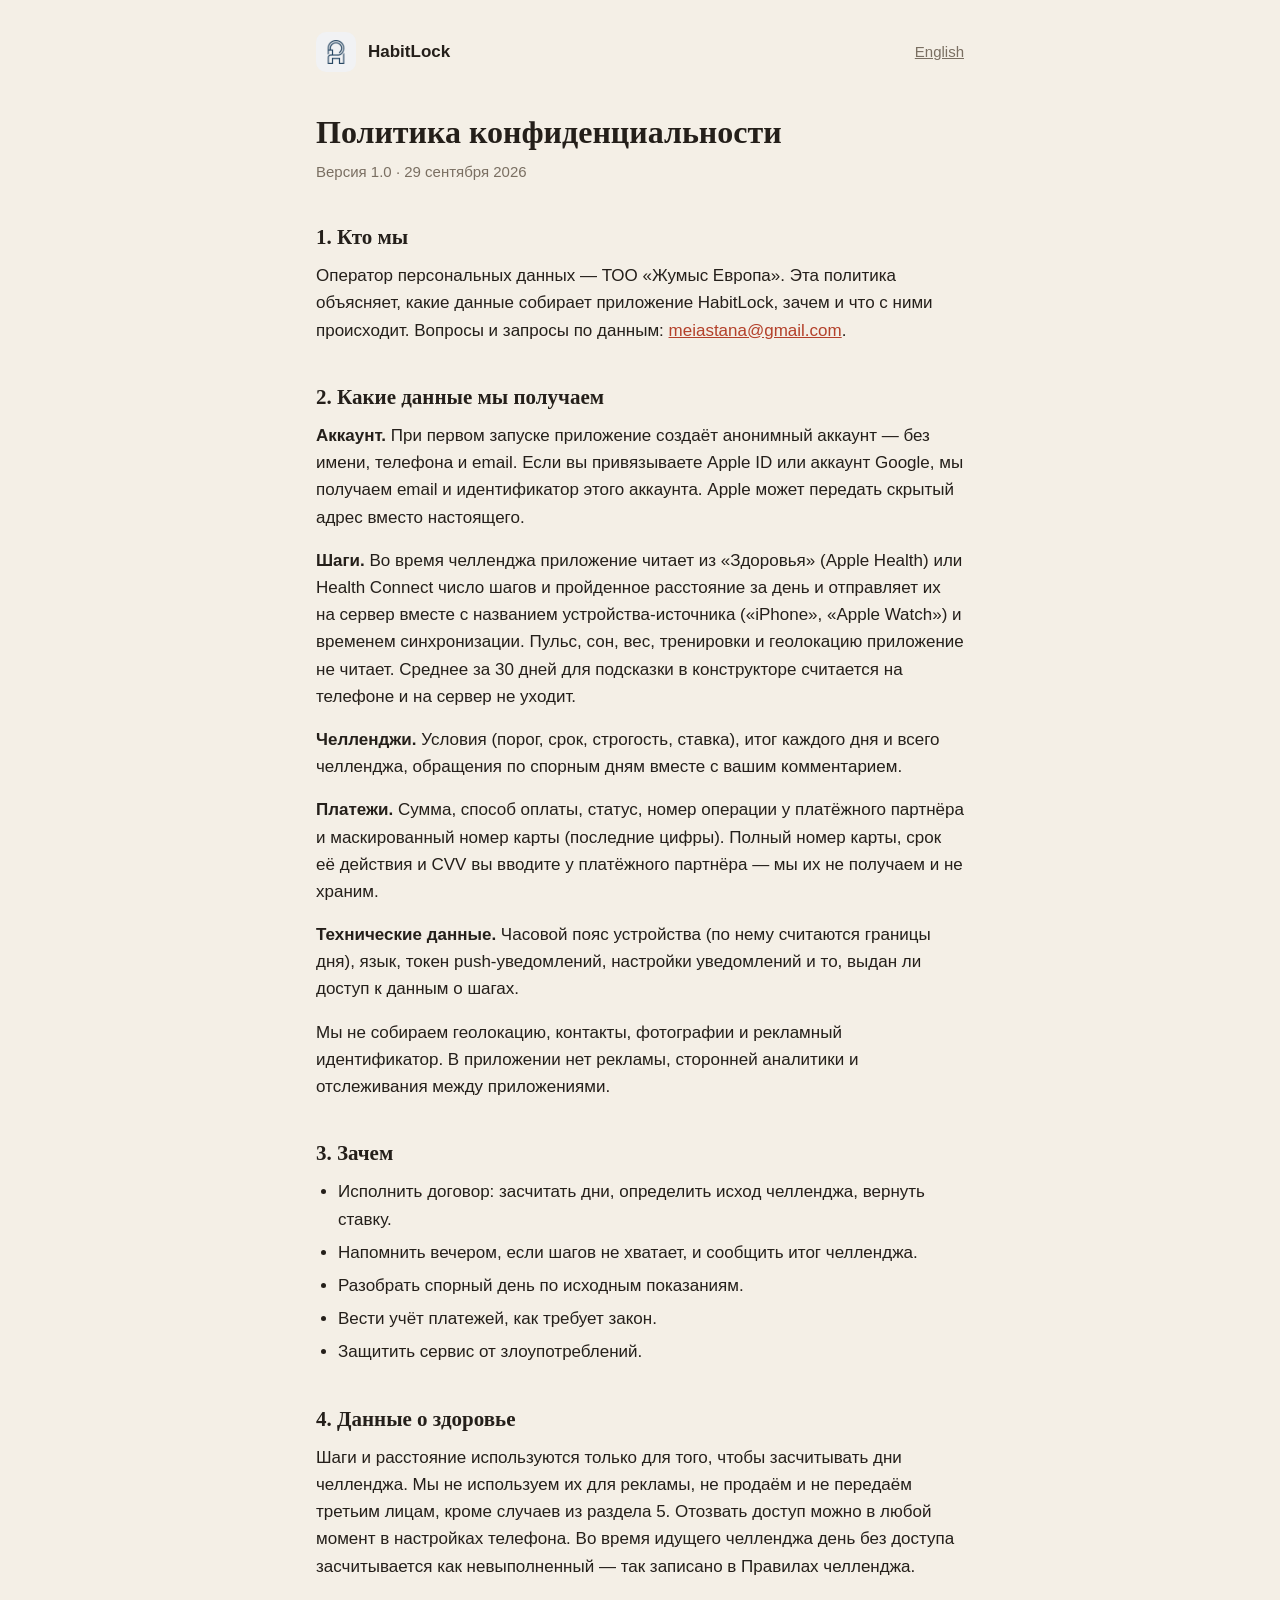
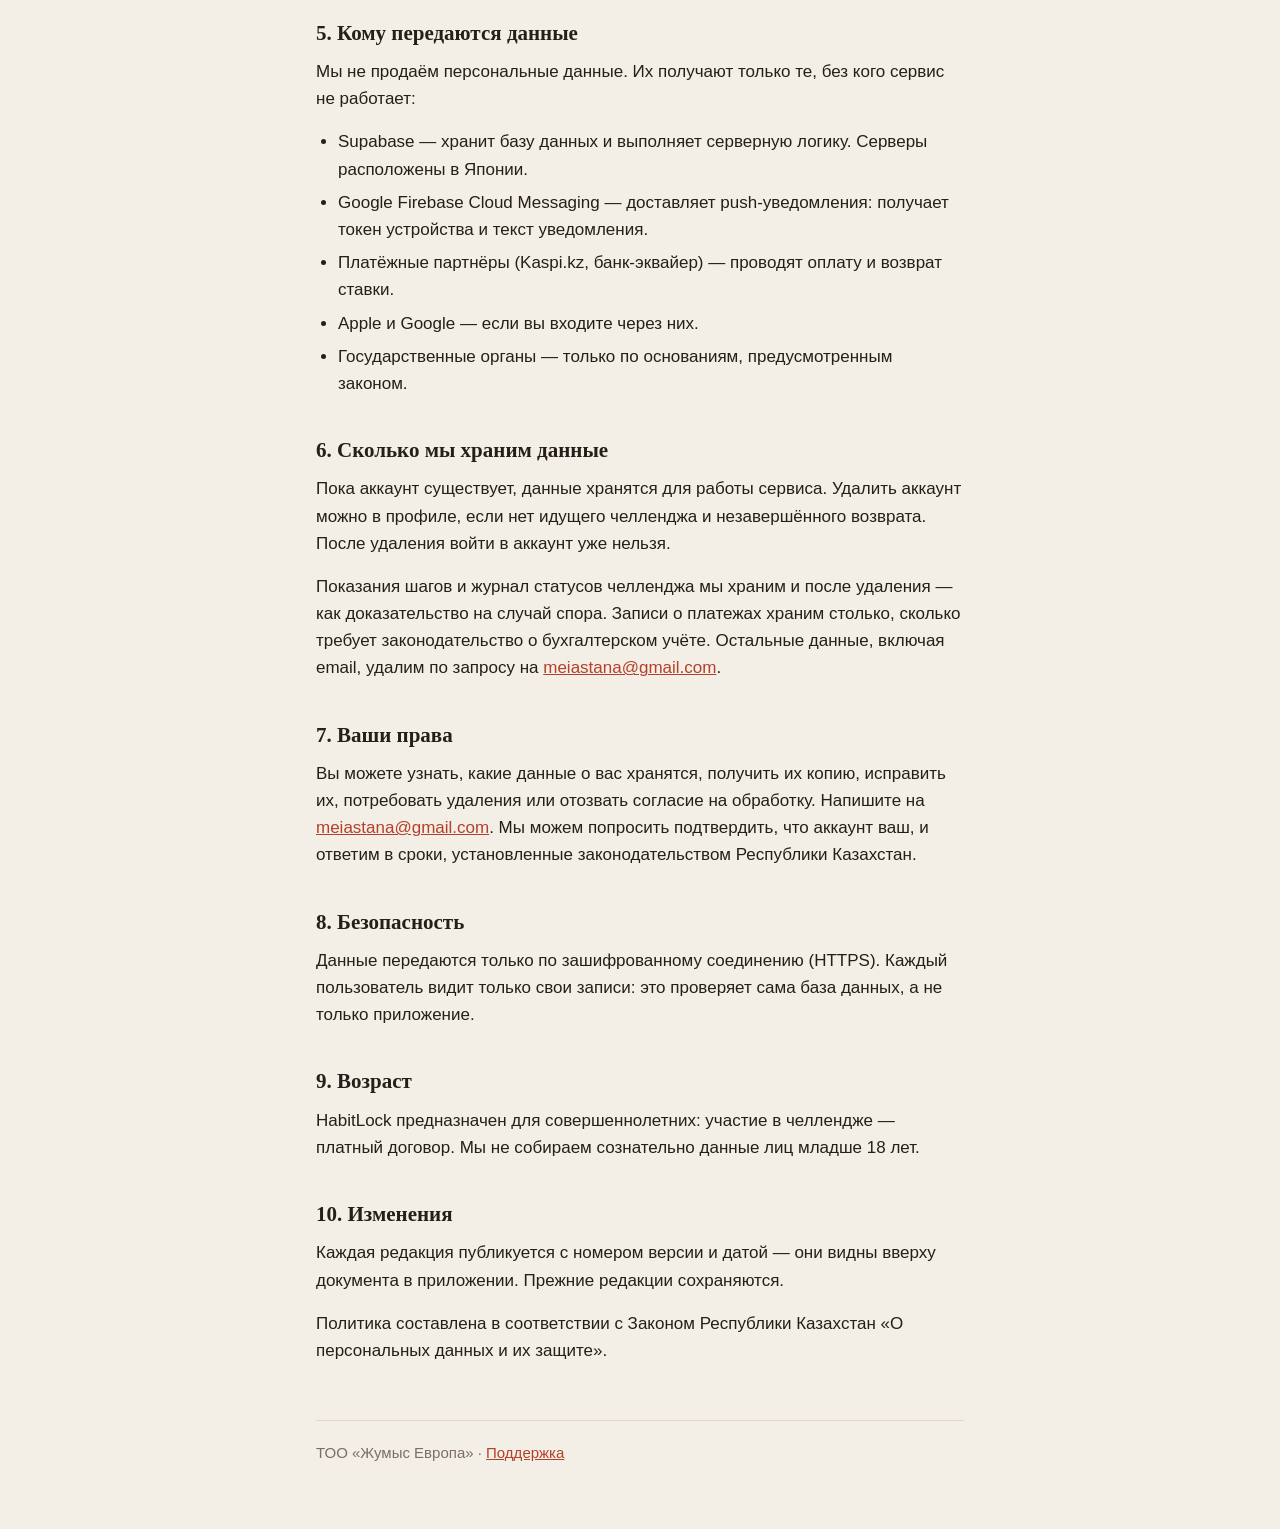
==== privacy/index.html @ 79a53b94 "Support page and privacy policy 1.0 Published from site/ of the app repository.  Co-Authored-By: Cla" ====
<!doctype html>
<html lang="ru">
<head>
  <meta charset="utf-8">
  <meta name="viewport" content="width=device-width, initial-scale=1">
  <title>Политика конфиденциальности — HabitLock</title>
  <link rel="icon" href="../icon.png">
  <link rel="stylesheet" href="../style.css">
</head>
<body>
<main>
  <header>
    <a class="brand" href="../"><img src="../icon.png" alt="">HabitLock</a>
    <a class="lang" href="../en/privacy/" hreflang="en">English</a>
  </header>

  <!-- Тот же текст, что в приложении: supabase/migrations/20260929090000_privacy_policy.sql -->
  <h1>Политика конфиденциальности</h1>
  <p class="meta">Версия 1.0 · 29 сентября 2026</p>

  <h2>1. Кто мы</h2>
  <p>Оператор персональных данных — ТОО «Жумыс Европа». Эта политика объясняет, какие данные собирает приложение HabitLock, зачем и что с ними происходит. Вопросы и запросы по данным: <a href="mailto:meiastana@gmail.com">meiastana@gmail.com</a>.</p>

  <h2>2. Какие данные мы получаем</h2>
  <p><strong>Аккаунт.</strong> При первом запуске приложение создаёт анонимный аккаунт — без имени, телефона и email. Если вы привязываете Apple ID или аккаунт Google, мы получаем email и идентификатор этого аккаунта. Apple может передать скрытый адрес вместо настоящего.</p>
  <p><strong>Шаги.</strong> Во время челленджа приложение читает из «Здоровья» (Apple Health) или Health Connect число шагов и пройденное расстояние за день и отправляет их на сервер вместе с названием устройства-источника («iPhone», «Apple Watch») и временем синхронизации. Пульс, сон, вес, тренировки и геолокацию приложение не читает. Среднее за 30 дней для подсказки в конструкторе считается на телефоне и на сервер не уходит.</p>
  <p><strong>Челленджи.</strong> Условия (порог, срок, строгость, ставка), итог каждого дня и всего челленджа, обращения по спорным дням вместе с вашим комментарием.</p>
  <p><strong>Платежи.</strong> Сумма, способ оплаты, статус, номер операции у платёжного партнёра и маскированный номер карты (последние цифры). Полный номер карты, срок её действия и CVV вы вводите у платёжного партнёра — мы их не получаем и не храним.</p>
  <p><strong>Технические данные.</strong> Часовой пояс устройства (по нему считаются границы дня), язык, токен push-уведомлений, настройки уведомлений и то, выдан ли доступ к данным о шагах.</p>
  <p>Мы не собираем геолокацию, контакты, фотографии и рекламный идентификатор. В приложении нет рекламы, сторонней аналитики и отслеживания между приложениями.</p>

  <h2>3. Зачем</h2>
  <ul>
    <li>Исполнить договор: засчитать дни, определить исход челленджа, вернуть ставку.</li>
    <li>Напомнить вечером, если шагов не хватает, и сообщить итог челленджа.</li>
    <li>Разобрать спорный день по исходным показаниям.</li>
    <li>Вести учёт платежей, как требует закон.</li>
    <li>Защитить сервис от злоупотреблений.</li>
  </ul>

  <h2>4. Данные о здоровье</h2>
  <p>Шаги и расстояние используются только для того, чтобы засчитывать дни челленджа. Мы не используем их для рекламы, не продаём и не передаём третьим лицам, кроме случаев из раздела 5. Отозвать доступ можно в любой момент в настройках телефона. Во время идущего челленджа день без доступа засчитывается как невыполненный — так записано в Правилах челленджа.</p>

  <h2>5. Кому передаются данные</h2>
  <p>Мы не продаём персональные данные. Их получают только те, без кого сервис не работает:</p>
  <ul>
    <li>Supabase — хранит базу данных и выполняет серверную логику. Серверы расположены в Японии.</li>
    <li>Google Firebase Cloud Messaging — доставляет push-уведомления: получает токен устройства и текст уведомления.</li>
    <li>Платёжные партнёры (Kaspi.kz, банк-эквайер) — проводят оплату и возврат ставки.</li>
    <li>Apple и Google — если вы входите через них.</li>
    <li>Государственные органы — только по основаниям, предусмотренным законом.</li>
  </ul>

  <h2>6. Сколько мы храним данные</h2>
  <p>Пока аккаунт существует, данные хранятся для работы сервиса. Удалить аккаунт можно в профиле, если нет идущего челленджа и незавершённого возврата. После удаления войти в аккаунт уже нельзя.</p>
  <p>Показания шагов и журнал статусов челленджа мы храним и после удаления — как доказательство на случай спора. Записи о платежах храним столько, сколько требует законодательство о бухгалтерском учёте. Остальные данные, включая email, удалим по запросу на <a href="mailto:meiastana@gmail.com">meiastana@gmail.com</a>.</p>

  <h2>7. Ваши права</h2>
  <p>Вы можете узнать, какие данные о вас хранятся, получить их копию, исправить их, потребовать удаления или отозвать согласие на обработку. Напишите на <a href="mailto:meiastana@gmail.com">meiastana@gmail.com</a>. Мы можем попросить подтвердить, что аккаунт ваш, и ответим в сроки, установленные законодательством Республики Казахстан.</p>

  <h2>8. Безопасность</h2>
  <p>Данные передаются только по зашифрованному соединению (HTTPS). Каждый пользователь видит только свои записи: это проверяет сама база данных, а не только приложение.</p>

  <h2>9. Возраст</h2>
  <p>HabitLock предназначен для совершеннолетних: участие в челлендже — платный договор. Мы не собираем сознательно данные лиц младше 18 лет.</p>

  <h2>10. Изменения</h2>
  <p>Каждая редакция публикуется с номером версии и датой — они видны вверху документа в приложении. Прежние редакции сохраняются.</p>
  <p>Политика составлена в соответствии с Законом Республики Казахстан «О персональных данных и их защите».</p>

  <footer>ТОО «Жумыс Европа» · <a href="../">Поддержка</a></footer>
</main>
</body>
</html>
---- style.css ----
/* Цвета — те же, что в приложении (lib/ui/tokens/colors.dart). */
:root {
  --bg: #f4efe6;
  --card: #fbf8f2;
  --ink: #241f1a;
  --muted: #6b6055;
  --secondary: #7a6f62;
  --divider: #e3d8c6;
  --brick: #b3402a;
  color-scheme: light;
}

@media (prefers-color-scheme: dark) {
  :root {
    --bg: #17140f;
    --card: #201c16;
    --ink: #f0eae0;
    --muted: #c4b9aa;
    --secondary: #a2988a;
    --divider: #35302a;
    --brick: #e08063;
    color-scheme: dark;
  }
}

* {
  box-sizing: border-box;
}

body {
  margin: 0;
  background: var(--bg);
  color: var(--ink);
  font: 17px/1.6 -apple-system, BlinkMacSystemFont, "Segoe UI", Roboto,
    "Helvetica Neue", Arial, sans-serif;
  -webkit-text-size-adjust: 100%;
}

main {
  max-width: 680px;
  margin: 0 auto;
  padding: 32px 16px 64px;
}

header {
  display: flex;
  align-items: center;
  justify-content: space-between;
  gap: 16px;
  margin-bottom: 40px;
}

.brand {
  display: flex;
  align-items: center;
  gap: 12px;
  color: var(--ink);
  font-weight: 600;
  text-decoration: none;
}

.brand img {
  width: 40px;
  height: 40px;
  border-radius: 10px;
}

.lang {
  color: var(--secondary);
  font-size: 15px;
}

h1,
h2 {
  font-family: Georgia, "Times New Roman", serif;
  font-weight: 600;
  line-height: 1.25;
}

h1 {
  margin: 0 0 8px;
  font-size: 32px;
}

h2 {
  margin: 40px 0 12px;
  font-size: 21px;
}

p,
ul {
  margin: 0 0 16px;
}

ul {
  padding-left: 22px;
}

li {
  margin-bottom: 6px;
}

a {
  color: var(--brick);
}

.meta {
  color: var(--secondary);
  font-size: 15px;
}

.lead {
  color: var(--muted);
  font-size: 19px;
}

.card {
  margin: 24px 0;
  padding: 20px;
  border: 1px solid var(--divider);
  border-radius: 14px;
  background: var(--card);
}

.card p:last-child {
  margin-bottom: 0;
}

footer {
  margin-top: 56px;
  padding-top: 20px;
  border-top: 1px solid var(--divider);
  color: var(--secondary);
  font-size: 15px;
}
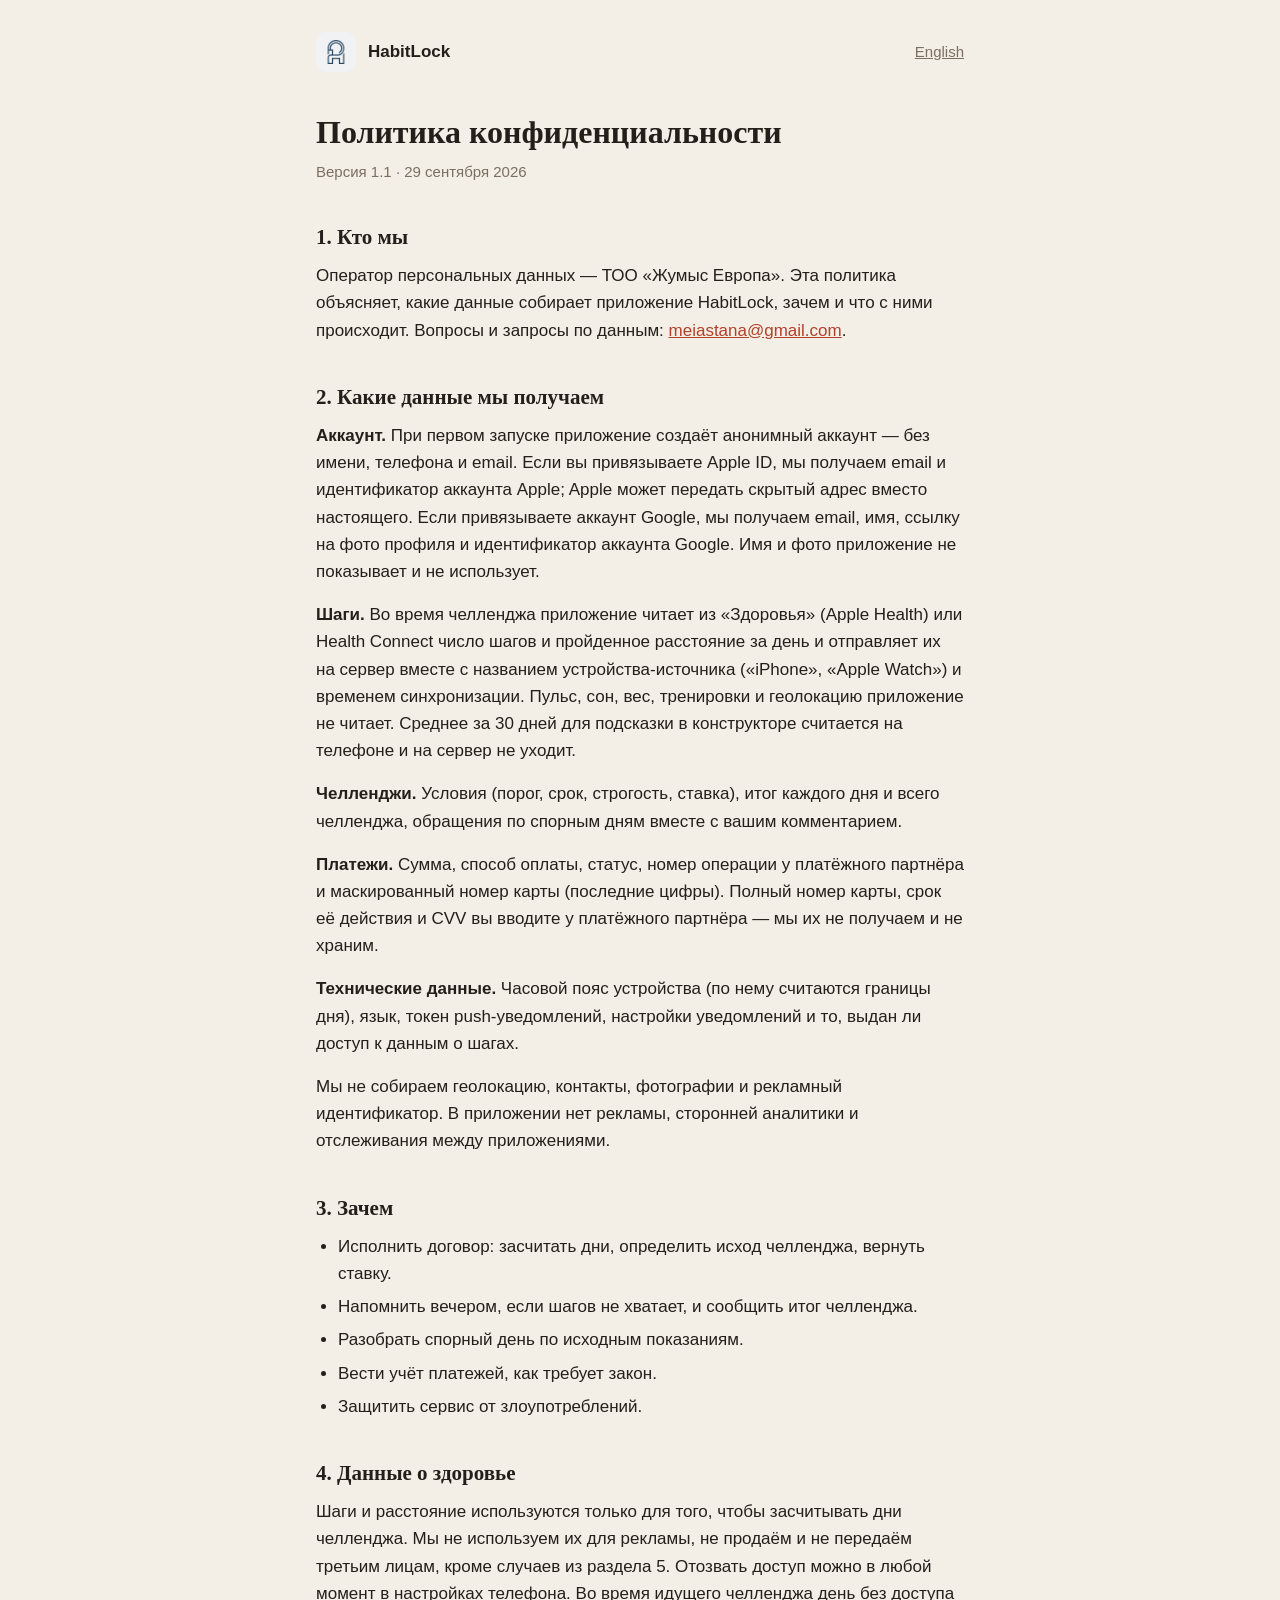
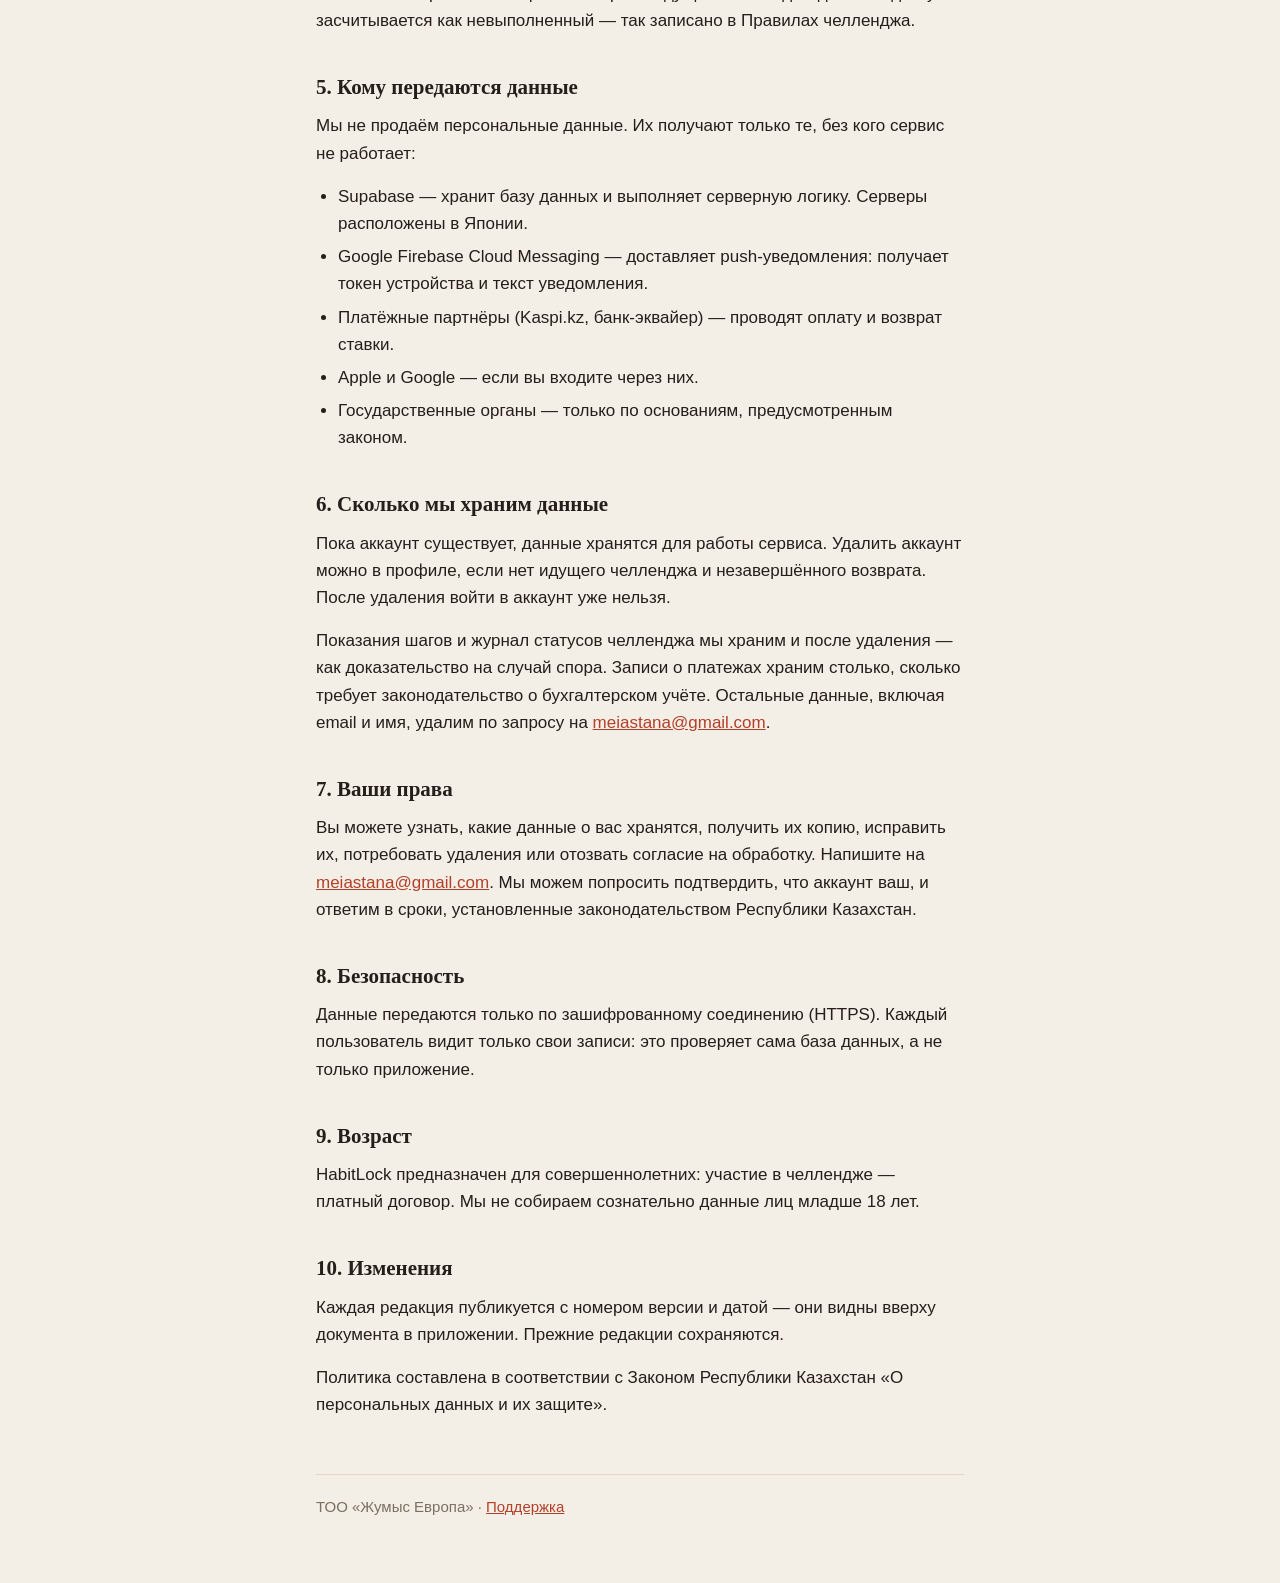
==== commit 107b80e9: "Privacy policy 1.1: what Google sign-in shares Google's ID token carries the name and profile photo " ====
--- a/privacy/index.html
+++ b/privacy/index.html
@@ -14,15 +14,15 @@
     <a class="lang" href="../en/privacy/" hreflang="en">English</a>
   </header>
 
-  <!-- Тот же текст, что в приложении: supabase/migrations/20260929090000_privacy_policy.sql -->
+  <!-- Тот же текст, что в приложении: supabase/migrations/20260929100000_privacy_policy_1_1.sql -->
   <h1>Политика конфиденциальности</h1>
-  <p class="meta">Версия 1.0 · 29 сентября 2026</p>
+  <p class="meta">Версия 1.1 · 29 сентября 2026</p>
 
   <h2>1. Кто мы</h2>
   <p>Оператор персональных данных — ТОО «Жумыс Европа». Эта политика объясняет, какие данные собирает приложение HabitLock, зачем и что с ними происходит. Вопросы и запросы по данным: <a href="mailto:meiastana@gmail.com">meiastana@gmail.com</a>.</p>
 
   <h2>2. Какие данные мы получаем</h2>
-  <p><strong>Аккаунт.</strong> При первом запуске приложение создаёт анонимный аккаунт — без имени, телефона и email. Если вы привязываете Apple ID или аккаунт Google, мы получаем email и идентификатор этого аккаунта. Apple может передать скрытый адрес вместо настоящего.</p>
+  <p><strong>Аккаунт.</strong> При первом запуске приложение создаёт анонимный аккаунт — без имени, телефона и email. Если вы привязываете Apple ID, мы получаем email и идентификатор аккаунта Apple; Apple может передать скрытый адрес вместо настоящего. Если привязываете аккаунт Google, мы получаем email, имя, ссылку на фото профиля и идентификатор аккаунта Google. Имя и фото приложение не показывает и не использует.</p>
   <p><strong>Шаги.</strong> Во время челленджа приложение читает из «Здоровья» (Apple Health) или Health Connect число шагов и пройденное расстояние за день и отправляет их на сервер вместе с названием устройства-источника («iPhone», «Apple Watch») и временем синхронизации. Пульс, сон, вес, тренировки и геолокацию приложение не читает. Среднее за 30 дней для подсказки в конструкторе считается на телефоне и на сервер не уходит.</p>
   <p><strong>Челленджи.</strong> Условия (порог, срок, строгость, ставка), итог каждого дня и всего челленджа, обращения по спорным дням вместе с вашим комментарием.</p>
   <p><strong>Платежи.</strong> Сумма, способ оплаты, статус, номер операции у платёжного партнёра и маскированный номер карты (последние цифры). Полный номер карты, срок её действия и CVV вы вводите у платёжного партнёра — мы их не получаем и не храним.</p>
@@ -53,7 +53,7 @@
 
   <h2>6. Сколько мы храним данные</h2>
   <p>Пока аккаунт существует, данные хранятся для работы сервиса. Удалить аккаунт можно в профиле, если нет идущего челленджа и незавершённого возврата. После удаления войти в аккаунт уже нельзя.</p>
-  <p>Показания шагов и журнал статусов челленджа мы храним и после удаления — как доказательство на случай спора. Записи о платежах храним столько, сколько требует законодательство о бухгалтерском учёте. Остальные данные, включая email, удалим по запросу на <a href="mailto:meiastana@gmail.com">meiastana@gmail.com</a>.</p>
+  <p>Показания шагов и журнал статусов челленджа мы храним и после удаления — как доказательство на случай спора. Записи о платежах храним столько, сколько требует законодательство о бухгалтерском учёте. Остальные данные, включая email и имя, удалим по запросу на <a href="mailto:meiastana@gmail.com">meiastana@gmail.com</a>.</p>
 
   <h2>7. Ваши права</h2>
   <p>Вы можете узнать, какие данные о вас хранятся, получить их копию, исправить их, потребовать удаления или отозвать согласие на обработку. Напишите на <a href="mailto:meiastana@gmail.com">meiastana@gmail.com</a>. Мы можем попросить подтвердить, что аккаунт ваш, и ответим в сроки, установленные законодательством Республики Казахстан.</p>
